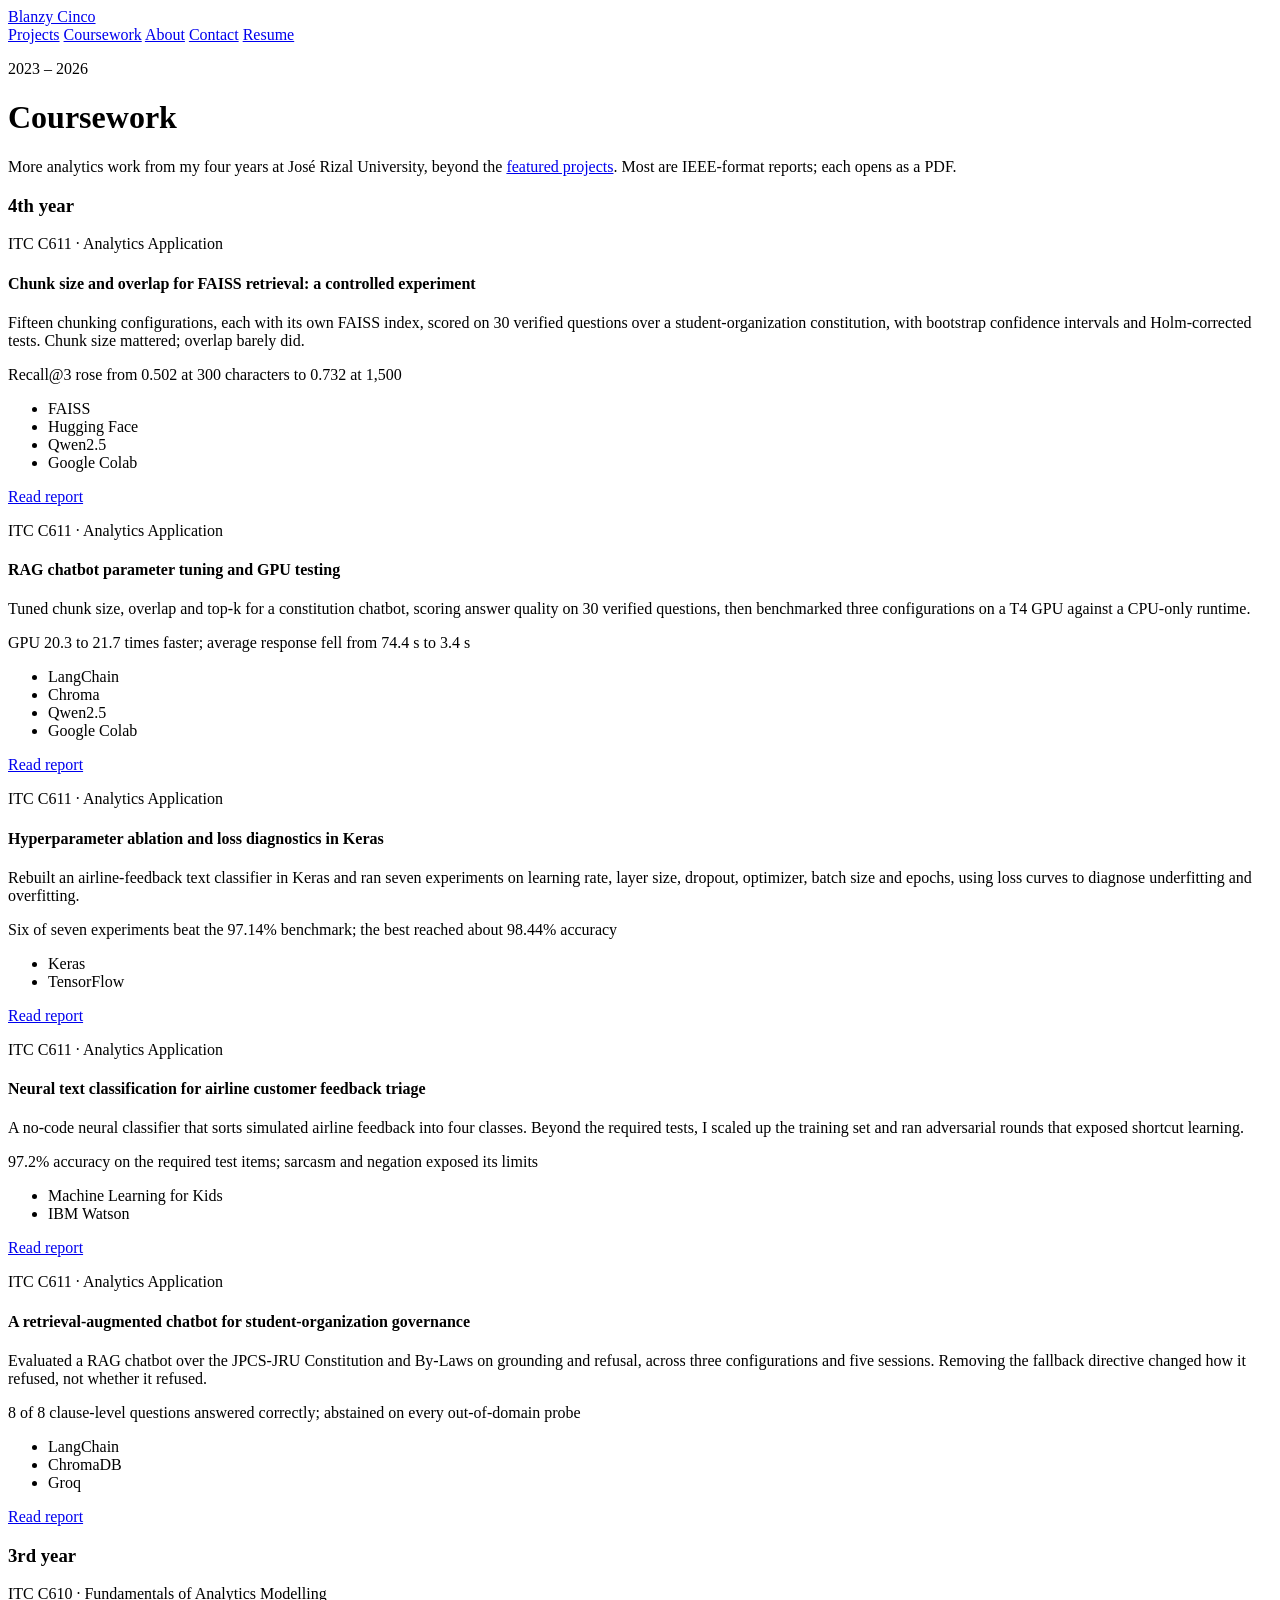
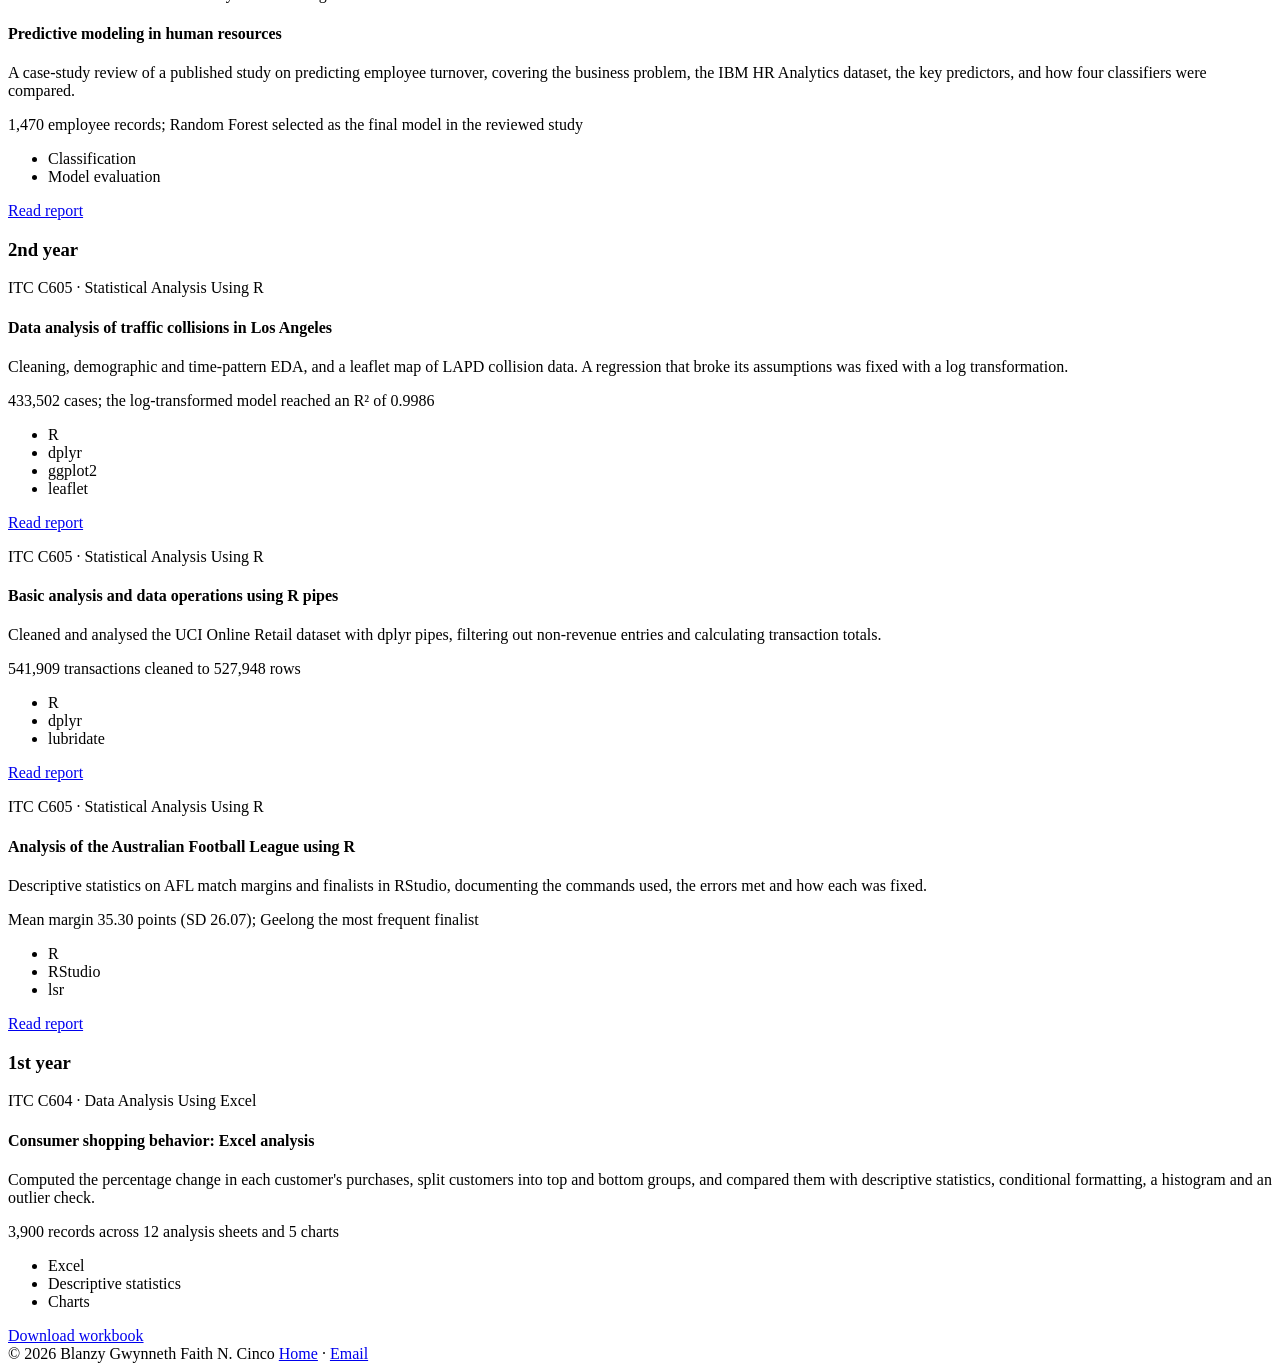
==== coursework.html @ b0425c88 "Add portfolio site v1.0.0 Landing page with 7 featured projects, coursework page, public resume and" ====
<!DOCTYPE html>
<html lang="en">
<head>
  <meta charset="utf-8">
  <meta name="viewport" content="width=device-width, initial-scale=1">
  <title>Coursework | Blanzy Cinco</title>
  <meta name="description" content="Analytics coursework by Blanzy Cinco, BSIT Business Analytics, José Rizal University, grouped by year.">
  <link rel="preconnect" href="https://fonts.googleapis.com">
  <link rel="preconnect" href="https://fonts.gstatic.com" crossorigin>
  <link href="https://fonts.googleapis.com/css2?family=Inter:wght@400;500;600;700&display=swap" rel="stylesheet">
  <link rel="stylesheet" href="assets/style.css">
</head>
<body>

<nav class="nav">
  <div class="wrap">
    <a class="brand" href="index.html">Blanzy Cinco</a>
    <div class="nav-links">
      <a href="index.html#projects" class="keep">Projects</a>
      <a href="coursework.html" class="active">Coursework</a>
      <a href="index.html#about">About</a>
      <a href="index.html#contact">Contact</a>
      <a class="btn small" href="files/Blanzy_Cinco_Resume.pdf" target="_blank" rel="noopener">Resume</a>
    </div>
  </div>
</nav>

<header class="page-head">
  <div class="wrap">
    <p class="eyebrow">2023 &ndash; 2026</p>
    <h1>Coursework</h1>
    <p>More analytics work from my four years at José Rizal University, beyond the <a href="index.html#projects">featured projects</a>. Most are IEEE-format reports; each opens as a PDF.</p>
  </div>
</header>

<main>
<section>
  <div class="wrap">

    <div class="year">
      <h3>4th year</h3>
      <div class="cards">
        <article class="card">
          <p class="tag">ITC C611 · Analytics Application</p>
          <h4>Chunk size and overlap for FAISS retrieval: a controlled experiment</h4>
          <p>Fifteen chunking configurations, each with its own FAISS index, scored on 30 verified questions over a student-organization constitution, with bootstrap confidence intervals and Holm-corrected tests. Chunk size mattered; overlap barely did.</p>
          <p class="key">Recall@3 rose from 0.502 at 300 characters to 0.732 at 1,500</p>
          <ul class="chips"><li>FAISS</li><li>Hugging Face</li><li>Qwen2.5</li><li>Google Colab</li></ul>
          <div class="links"><a class="btn ghost small" href="files/C611_Chunk_Size_Experiment_Report.pdf" target="_blank" rel="noopener">Read report</a></div>
        </article>
        <article class="card">
          <p class="tag">ITC C611 · Analytics Application</p>
          <h4>RAG chatbot parameter tuning and GPU testing</h4>
          <p>Tuned chunk size, overlap and top-k for a constitution chatbot, scoring answer quality on 30 verified questions, then benchmarked three configurations on a T4 GPU against a CPU-only runtime.</p>
          <p class="key">GPU 20.3 to 21.7 times faster; average response fell from 74.4 s to 3.4 s</p>
          <ul class="chips"><li>LangChain</li><li>Chroma</li><li>Qwen2.5</li><li>Google Colab</li></ul>
          <div class="links"><a class="btn ghost small" href="files/C611_RAG_Tuning_GPU_Testing_Report.pdf" target="_blank" rel="noopener">Read report</a></div>
        </article>
        <article class="card">
          <p class="tag">ITC C611 · Analytics Application</p>
          <h4>Hyperparameter ablation and loss diagnostics in Keras</h4>
          <p>Rebuilt an airline-feedback text classifier in Keras and ran seven experiments on learning rate, layer size, dropout, optimizer, batch size and epochs, using loss curves to diagnose underfitting and overfitting.</p>
          <p class="key">Six of seven experiments beat the 97.14% benchmark; the best reached about 98.44% accuracy</p>
          <ul class="chips"><li>Keras</li><li>TensorFlow</li></ul>
          <div class="links"><a class="btn ghost small" href="files/C611_PT-P2_Keras_Hyperparameter_Ablation_Report.pdf" target="_blank" rel="noopener">Read report</a></div>
        </article>
        <article class="card">
          <p class="tag">ITC C611 · Analytics Application</p>
          <h4>Neural text classification for airline customer feedback triage</h4>
          <p>A no-code neural classifier that sorts simulated airline feedback into four classes. Beyond the required tests, I scaled up the training set and ran adversarial rounds that exposed shortcut learning.</p>
          <p class="key">97.2% accuracy on the required test items; sarcasm and negation exposed its limits</p>
          <ul class="chips"><li>Machine Learning for Kids</li><li>IBM Watson</li></ul>
          <div class="links"><a class="btn ghost small" href="files/C611_PT-P1_Neural_Text_Classification_Report.pdf" target="_blank" rel="noopener">Read report</a></div>
        </article>
        <article class="card">
          <p class="tag">ITC C611 · Analytics Application</p>
          <h4>A retrieval-augmented chatbot for student-organization governance</h4>
          <p>Evaluated a RAG chatbot over the JPCS-JRU Constitution and By-Laws on grounding and refusal, across three configurations and five sessions. Removing the fallback directive changed how it refused, not whether it refused.</p>
          <p class="key">8 of 8 clause-level questions answered correctly; abstained on every out-of-domain probe</p>
          <ul class="chips"><li>LangChain</li><li>ChromaDB</li><li>Groq</li></ul>
          <div class="links"><a class="btn ghost small" href="files/C611_PT-M1_Governance_Chatbot_Report.pdf" target="_blank" rel="noopener">Read report</a></div>
        </article>
      </div>
    </div>

    <div class="year">
      <h3>3rd year</h3>
      <div class="cards">
        <article class="card">
          <p class="tag">ITC C610 · Fundamentals of Analytics Modelling</p>
          <h4>Predictive modeling in human resources</h4>
          <p>A case-study review of a published study on predicting employee turnover, covering the business problem, the IBM HR Analytics dataset, the key predictors, and how four classifiers were compared.</p>
          <p class="key">1,470 employee records; Random Forest selected as the final model in the reviewed study</p>
          <ul class="chips"><li>Classification</li><li>Model evaluation</li></ul>
          <div class="links"><a class="btn ghost small" href="files/C610_HR_Predictive_Modeling_Report.pdf" target="_blank" rel="noopener">Read report</a></div>
        </article>
      </div>
    </div>

    <div class="year">
      <h3>2nd year</h3>
      <div class="cards">
        <article class="card">
          <p class="tag">ITC C605 · Statistical Analysis Using R</p>
          <h4>Data analysis of traffic collisions in Los Angeles</h4>
          <p>Cleaning, demographic and time-pattern EDA, and a leaflet map of LAPD collision data. A regression that broke its assumptions was fixed with a log transformation.</p>
          <p class="key">433,502 cases; the log-transformed model reached an R&sup2; of 0.9986</p>
          <ul class="chips"><li>R</li><li>dplyr</li><li>ggplot2</li><li>leaflet</li></ul>
          <div class="links"><a class="btn ghost small" href="files/C605_LA_Traffic_Collisions_Report.pdf" target="_blank" rel="noopener">Read report</a></div>
        </article>
        <article class="card">
          <p class="tag">ITC C605 · Statistical Analysis Using R</p>
          <h4>Basic analysis and data operations using R pipes</h4>
          <p>Cleaned and analysed the UCI Online Retail dataset with dplyr pipes, filtering out non-revenue entries and calculating transaction totals.</p>
          <p class="key">541,909 transactions cleaned to 527,948 rows</p>
          <ul class="chips"><li>R</li><li>dplyr</li><li>lubridate</li></ul>
          <div class="links"><a class="btn ghost small" href="files/C605_R_Pipes_Data_Operations_Report.pdf" target="_blank" rel="noopener">Read report</a></div>
        </article>
        <article class="card">
          <p class="tag">ITC C605 · Statistical Analysis Using R</p>
          <h4>Analysis of the Australian Football League using R</h4>
          <p>Descriptive statistics on AFL match margins and finalists in RStudio, documenting the commands used, the errors met and how each was fixed.</p>
          <p class="key">Mean margin 35.30 points (SD 26.07); Geelong the most frequent finalist</p>
          <ul class="chips"><li>R</li><li>RStudio</li><li>lsr</li></ul>
          <div class="links"><a class="btn ghost small" href="files/C605_AFL_Analysis_Report.pdf" target="_blank" rel="noopener">Read report</a></div>
        </article>
      </div>
    </div>

    <div class="year">
      <h3>1st year</h3>
      <div class="cards">
        <article class="card">
          <p class="tag">ITC C604 · Data Analysis Using Excel</p>
          <h4>Consumer shopping behavior: Excel analysis</h4>
          <p>Computed the percentage change in each customer's purchases, split customers into top and bottom groups, and compared them with descriptive statistics, conditional formatting, a histogram and an outlier check.</p>
          <p class="key">3,900 records across 12 analysis sheets and 5 charts</p>
          <ul class="chips"><li>Excel</li><li>Descriptive statistics</li><li>Charts</li></ul>
          <div class="links"><a class="btn ghost small" href="files/C604_Consumer_Shopping_Excel_Analysis.xlsm">Download workbook</a></div>
        </article>
      </div>
    </div>

  </div>
</section>
</main>

<footer>
  <div class="wrap">
    <span>&copy; 2026 Blanzy Gwynneth Faith N. Cinco</span>
    <span><a href="index.html">Home</a> &middot; <a href="mailto:blanzycinco@gmail.com">Email</a></span>
  </div>
</footer>

</body>
</html>
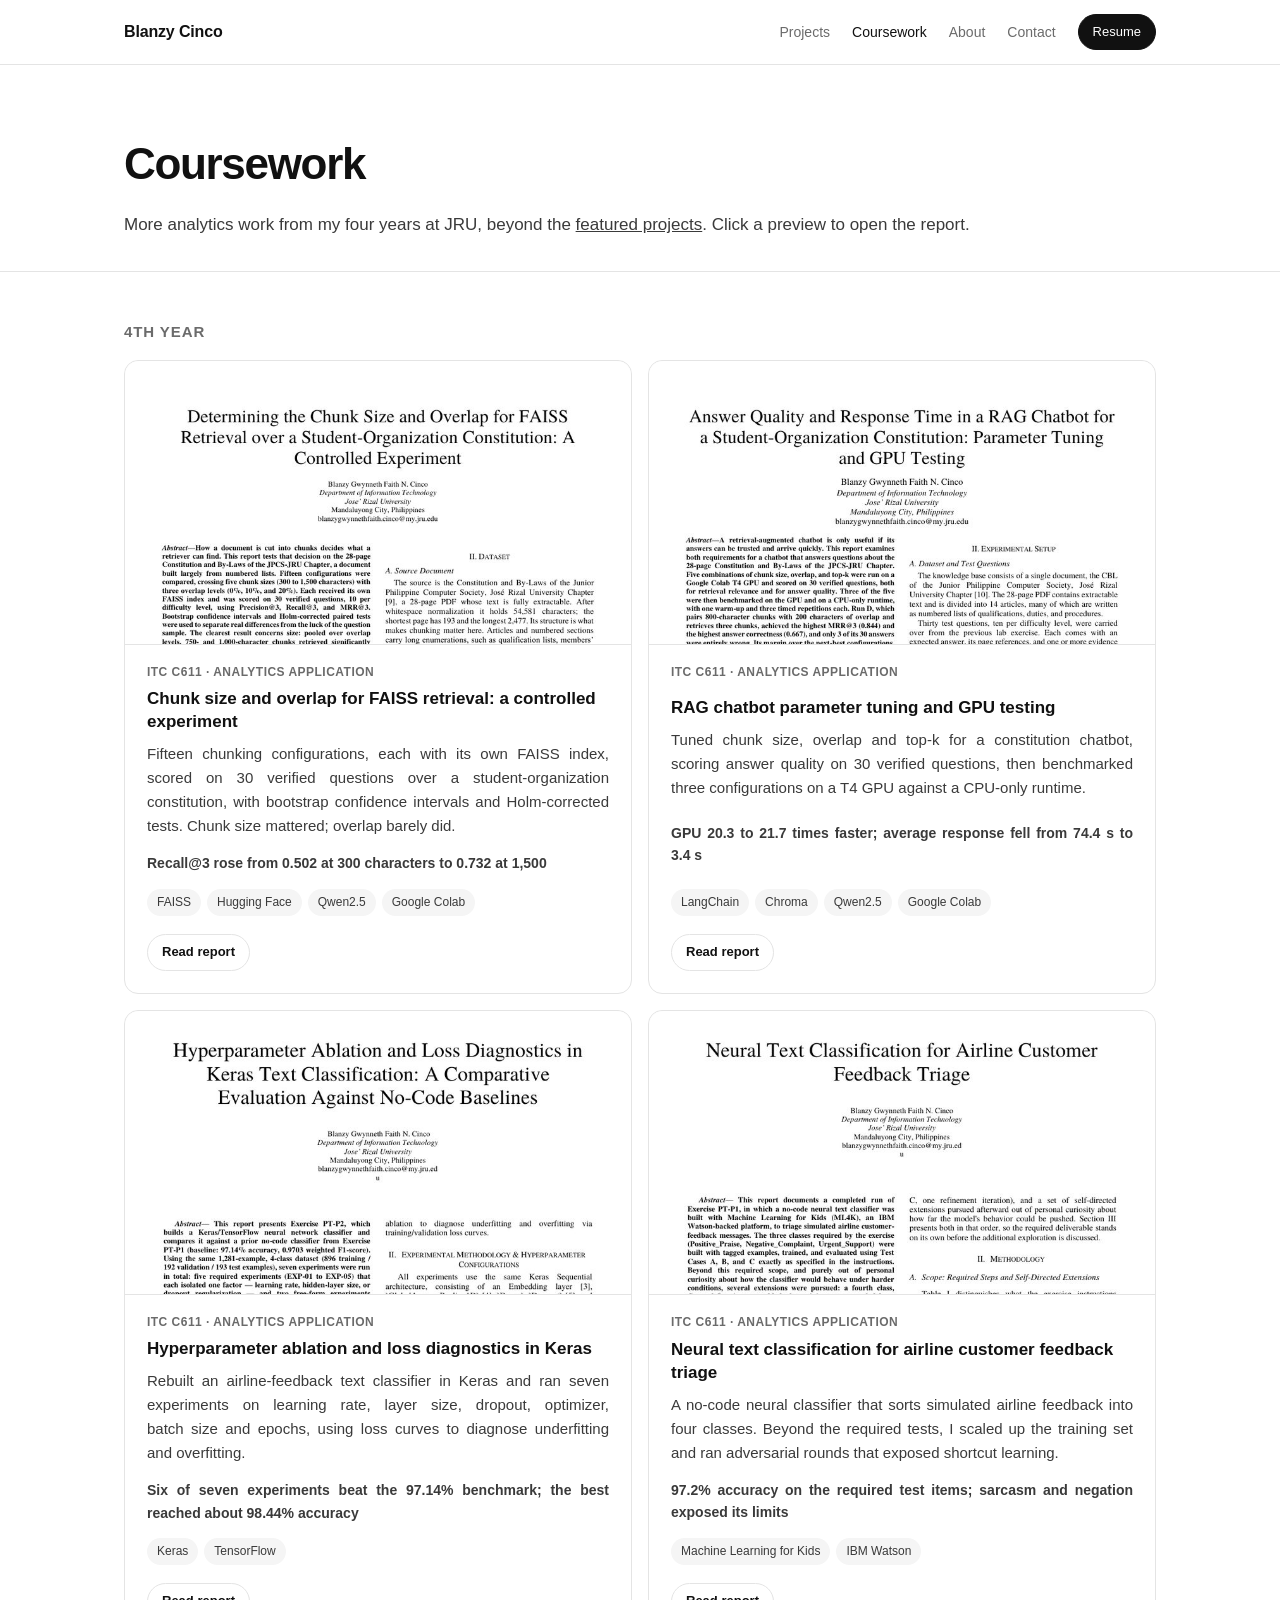
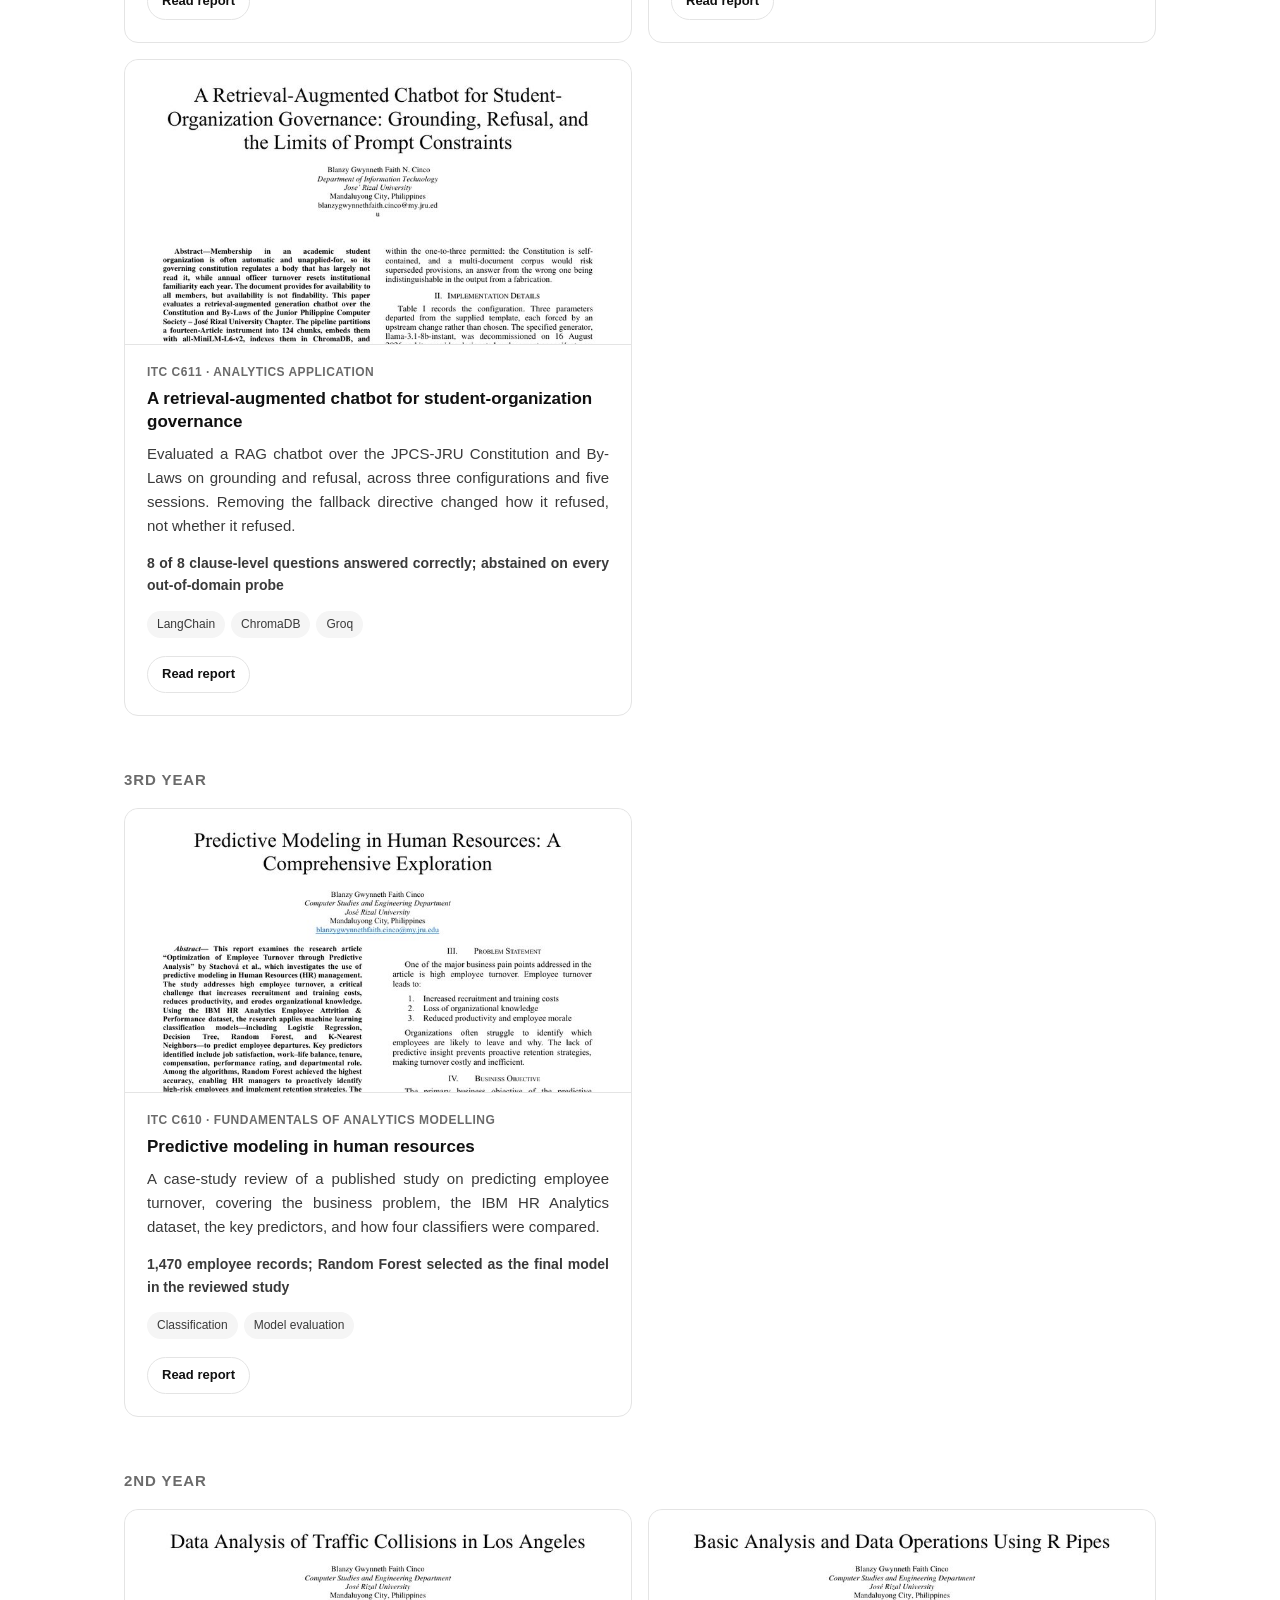
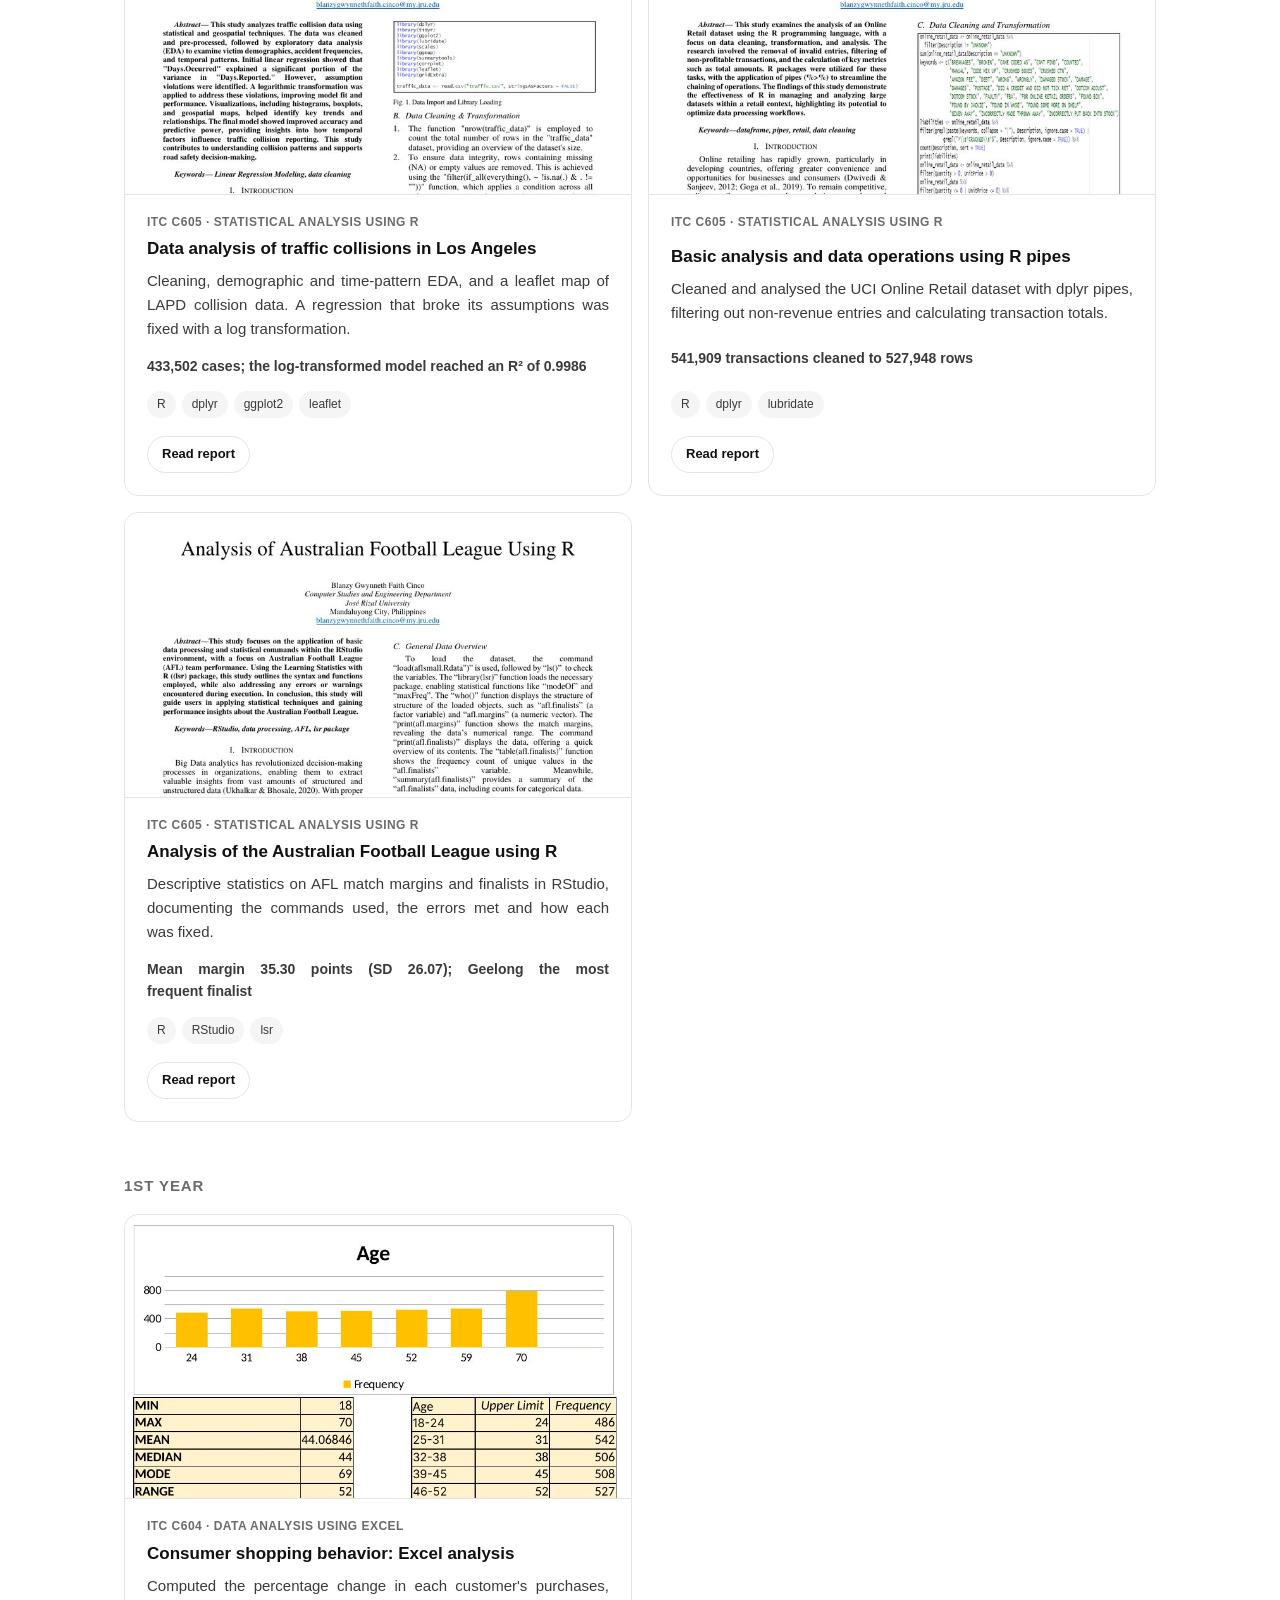
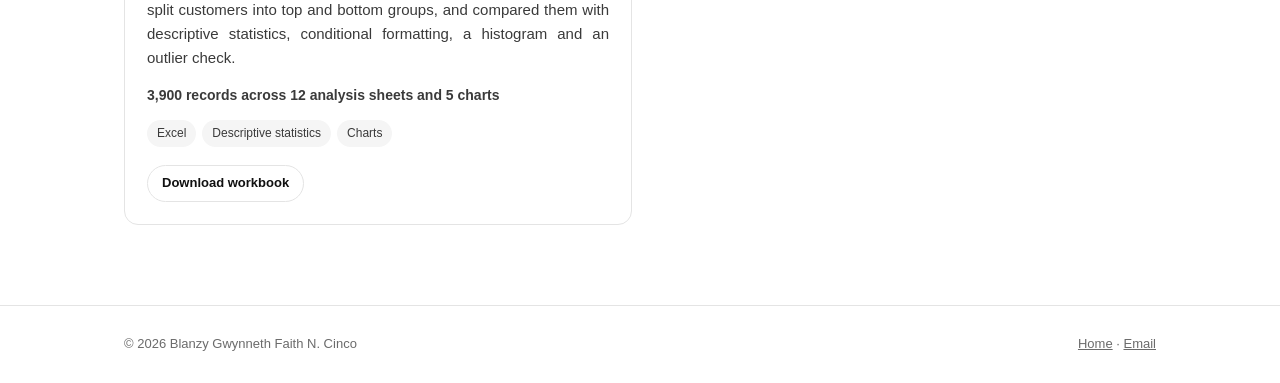
==== commit 325f648d: "Update portfolio site to v1.2.0 Remove coursework filter, fix dangling intro lines, blur names in da" ====
--- a/coursework.html
+++ b/coursework.html
@@ -27,20 +27,20 @@
 
 <header class="page-head">
   <div class="wrap">
-    <p class="eyebrow">2023 &ndash; 2026</p>
     <h1>Coursework</h1>
-    <p>More analytics work from my four years at José Rizal University, beyond the <a href="index.html#projects">featured projects</a>. Most are IEEE-format reports; each opens as a PDF.</p>
+    <p>More analytics work from my four years at JRU, beyond the <a href="index.html#projects">featured projects</a>. Click a preview to open the report.</p>
   </div>
 </header>
 
 <main>
-<section>
+<section class="coursework-list">
   <div class="wrap">
 
-    <div class="year">
+    <div class="year" data-year="4">
       <h3>4th year</h3>
       <div class="cards">
         <article class="card">
+          <a class="thumb" href="files/C611_Chunk_Size_Experiment_Report.pdf" target="_blank" rel="noopener"><img src="assets/cw_C611_Chunk_Size_Experiment_Report.jpg" alt="Preview: Chunk size and overlap for FAISS retrieval: a controlled experiment" loading="lazy"></a>
           <p class="tag">ITC C611 · Analytics Application</p>
           <h4>Chunk size and overlap for FAISS retrieval: a controlled experiment</h4>
           <p>Fifteen chunking configurations, each with its own FAISS index, scored on 30 verified questions over a student-organization constitution, with bootstrap confidence intervals and Holm-corrected tests. Chunk size mattered; overlap barely did.</p>
@@ -49,6 +49,7 @@
           <div class="links"><a class="btn ghost small" href="files/C611_Chunk_Size_Experiment_Report.pdf" target="_blank" rel="noopener">Read report</a></div>
         </article>
         <article class="card">
+          <a class="thumb" href="files/C611_RAG_Tuning_GPU_Testing_Report.pdf" target="_blank" rel="noopener"><img src="assets/cw_C611_RAG_Tuning_GPU_Testing_Report.jpg" alt="Preview: RAG chatbot parameter tuning and GPU testing" loading="lazy"></a>
           <p class="tag">ITC C611 · Analytics Application</p>
           <h4>RAG chatbot parameter tuning and GPU testing</h4>
           <p>Tuned chunk size, overlap and top-k for a constitution chatbot, scoring answer quality on 30 verified questions, then benchmarked three configurations on a T4 GPU against a CPU-only runtime.</p>
@@ -57,6 +58,7 @@
           <div class="links"><a class="btn ghost small" href="files/C611_RAG_Tuning_GPU_Testing_Report.pdf" target="_blank" rel="noopener">Read report</a></div>
         </article>
         <article class="card">
+          <a class="thumb" href="files/C611_PT-P2_Keras_Hyperparameter_Ablation_Report.pdf" target="_blank" rel="noopener"><img src="assets/cw_C611_PT-P2_Keras_Hyperparameter_Ablation_Report.jpg" alt="Preview: Hyperparameter ablation and loss diagnostics in Keras" loading="lazy"></a>
           <p class="tag">ITC C611 · Analytics Application</p>
           <h4>Hyperparameter ablation and loss diagnostics in Keras</h4>
           <p>Rebuilt an airline-feedback text classifier in Keras and ran seven experiments on learning rate, layer size, dropout, optimizer, batch size and epochs, using loss curves to diagnose underfitting and overfitting.</p>
@@ -65,6 +67,7 @@
           <div class="links"><a class="btn ghost small" href="files/C611_PT-P2_Keras_Hyperparameter_Ablation_Report.pdf" target="_blank" rel="noopener">Read report</a></div>
         </article>
         <article class="card">
+          <a class="thumb" href="files/C611_PT-P1_Neural_Text_Classification_Report.pdf" target="_blank" rel="noopener"><img src="assets/cw_C611_PT-P1_Neural_Text_Classification_Report.jpg" alt="Preview: Neural text classification for airline customer feedback triage" loading="lazy"></a>
           <p class="tag">ITC C611 · Analytics Application</p>
           <h4>Neural text classification for airline customer feedback triage</h4>
           <p>A no-code neural classifier that sorts simulated airline feedback into four classes. Beyond the required tests, I scaled up the training set and ran adversarial rounds that exposed shortcut learning.</p>
@@ -73,6 +76,7 @@
           <div class="links"><a class="btn ghost small" href="files/C611_PT-P1_Neural_Text_Classification_Report.pdf" target="_blank" rel="noopener">Read report</a></div>
         </article>
         <article class="card">
+          <a class="thumb" href="files/C611_PT-M1_Governance_Chatbot_Report.pdf" target="_blank" rel="noopener"><img src="assets/cw_C611_PT-M1_Governance_Chatbot_Report.jpg" alt="Preview: A retrieval-augmented chatbot for student-organization governance" loading="lazy"></a>
           <p class="tag">ITC C611 · Analytics Application</p>
           <h4>A retrieval-augmented chatbot for student-organization governance</h4>
           <p>Evaluated a RAG chatbot over the JPCS-JRU Constitution and By-Laws on grounding and refusal, across three configurations and five sessions. Removing the fallback directive changed how it refused, not whether it refused.</p>
@@ -83,10 +87,11 @@
       </div>
     </div>
 
-    <div class="year">
+    <div class="year" data-year="3">
       <h3>3rd year</h3>
       <div class="cards">
         <article class="card">
+          <a class="thumb" href="files/C610_HR_Predictive_Modeling_Report.pdf" target="_blank" rel="noopener"><img src="assets/cw_C610_HR_Predictive_Modeling_Report.jpg" alt="Preview: Predictive modeling in human resources" loading="lazy"></a>
           <p class="tag">ITC C610 · Fundamentals of Analytics Modelling</p>
           <h4>Predictive modeling in human resources</h4>
           <p>A case-study review of a published study on predicting employee turnover, covering the business problem, the IBM HR Analytics dataset, the key predictors, and how four classifiers were compared.</p>
@@ -97,10 +102,11 @@
       </div>
     </div>
 
-    <div class="year">
+    <div class="year" data-year="2">
       <h3>2nd year</h3>
       <div class="cards">
         <article class="card">
+          <a class="thumb" href="files/C605_LA_Traffic_Collisions_Report.pdf" target="_blank" rel="noopener"><img src="assets/cw_C605_LA_Traffic_Collisions_Report.jpg" alt="Preview: Data analysis of traffic collisions in Los Angeles" loading="lazy"></a>
           <p class="tag">ITC C605 · Statistical Analysis Using R</p>
           <h4>Data analysis of traffic collisions in Los Angeles</h4>
           <p>Cleaning, demographic and time-pattern EDA, and a leaflet map of LAPD collision data. A regression that broke its assumptions was fixed with a log transformation.</p>
@@ -109,6 +115,7 @@
           <div class="links"><a class="btn ghost small" href="files/C605_LA_Traffic_Collisions_Report.pdf" target="_blank" rel="noopener">Read report</a></div>
         </article>
         <article class="card">
+          <a class="thumb" href="files/C605_R_Pipes_Data_Operations_Report.pdf" target="_blank" rel="noopener"><img src="assets/cw_C605_R_Pipes_Data_Operations_Report.jpg" alt="Preview: Basic analysis and data operations using R pipes" loading="lazy"></a>
           <p class="tag">ITC C605 · Statistical Analysis Using R</p>
           <h4>Basic analysis and data operations using R pipes</h4>
           <p>Cleaned and analysed the UCI Online Retail dataset with dplyr pipes, filtering out non-revenue entries and calculating transaction totals.</p>
@@ -117,6 +124,7 @@
           <div class="links"><a class="btn ghost small" href="files/C605_R_Pipes_Data_Operations_Report.pdf" target="_blank" rel="noopener">Read report</a></div>
         </article>
         <article class="card">
+          <a class="thumb" href="files/C605_AFL_Analysis_Report.pdf" target="_blank" rel="noopener"><img src="assets/cw_C605_AFL_Analysis_Report.jpg" alt="Preview: Analysis of the Australian Football League using R" loading="lazy"></a>
           <p class="tag">ITC C605 · Statistical Analysis Using R</p>
           <h4>Analysis of the Australian Football League using R</h4>
           <p>Descriptive statistics on AFL match margins and finalists in RStudio, documenting the commands used, the errors met and how each was fixed.</p>
@@ -127,10 +135,11 @@
       </div>
     </div>
 
-    <div class="year">
+    <div class="year" data-year="1">
       <h3>1st year</h3>
       <div class="cards">
         <article class="card">
+          <a class="thumb" href="assets/cw_C604_Excel.jpg" target="_blank" rel="noopener"><img src="assets/cw_C604_Excel.jpg" alt="Preview: Consumer shopping behavior: Excel analysis" loading="lazy"></a>
           <p class="tag">ITC C604 · Data Analysis Using Excel</p>
           <h4>Consumer shopping behavior: Excel analysis</h4>
           <p>Computed the percentage change in each customer's purchases, split customers into top and bottom groups, and compared them with descriptive statistics, conditional formatting, a histogram and an outlier check.</p>
@@ -145,6 +154,7 @@
 </section>
 </main>
 
+
 <footer>
   <div class="wrap">
     <span>&copy; 2026 Blanzy Gwynneth Faith N. Cinco</span>
--- a/assets/style.css
+++ b/assets/style.css
@@ -0,0 +1,226 @@
+/* Blanzy Cinco portfolio: clean white, gray and black */
+:root {
+  --ink: #111111;
+  --ink-2: #3a3a3a;
+  --muted: #6b6b6b;
+  --line: #e4e4e4;
+  --soft: #f5f5f5;
+  --white: #ffffff;
+  --radius: 14px;
+  --max: 1080px;
+}
+
+* { box-sizing: border-box; }
+html { scroll-behavior: smooth; }
+body {
+  margin: 0;
+  font-family: "Inter", -apple-system, BlinkMacSystemFont, "Segoe UI", Roboto, Helvetica, Arial, sans-serif;
+  color: var(--ink);
+  background: var(--white);
+  line-height: 1.6;
+  -webkit-font-smoothing: antialiased;
+}
+a { color: inherit; }
+img { max-width: 100%; display: block; }
+
+.wrap { max-width: var(--max); margin: 0 auto; padding: 0 24px; }
+
+/* Navigation */
+.nav {
+  position: sticky; top: 0; z-index: 10;
+  background: rgba(255, 255, 255, 0.92);
+  backdrop-filter: blur(8px);
+  border-bottom: 1px solid var(--line);
+}
+.nav .wrap { display: flex; align-items: center; justify-content: space-between; height: 64px; }
+.brand { font-weight: 700; letter-spacing: -0.01em; text-decoration: none; }
+.nav-links { display: flex; gap: 22px; align-items: center; }
+.nav-links a { text-decoration: none; color: var(--muted); font-size: 14px; font-weight: 500; }
+.nav-links a:hover, .nav-links a.active { color: var(--ink); }
+.nav-links .btn { color: var(--white); }
+
+/* Buttons */
+.btn {
+  display: inline-flex; align-items: center; gap: 8px;
+  padding: 10px 18px; border-radius: 999px;
+  font-size: 14px; font-weight: 600; text-decoration: none;
+  background: var(--ink); color: var(--white); border: 1px solid var(--ink);
+  transition: transform .15s ease, background .15s ease;
+}
+.btn:hover { transform: translateY(-1px); background: #000; }
+.btn.ghost { background: transparent; color: var(--ink); border-color: var(--line); }
+.btn.ghost:hover { border-color: var(--ink); background: transparent; }
+.btn.small { padding: 7px 14px; font-size: 13px; }
+
+/* Hero */
+.hero { padding: 88px 0 72px; border-bottom: 1px solid var(--line); }
+.hero .wrap { display: grid; grid-template-columns: minmax(0, 1fr) 220px; gap: 48px; align-items: center; }
+.eyebrow { font-size: 13px; font-weight: 600; letter-spacing: .08em; text-transform: uppercase; color: var(--muted); margin: 0 0 14px; }
+.hero h1 { font-size: clamp(28px, 3.3vw, 40px); line-height: 1.1; letter-spacing: -0.03em; margin: 0 0 18px; white-space: nowrap; }
+.hero .lead { font-size: 18px; color: var(--ink-2); max-width: 600px; margin: 0 0 28px; }
+.hero .actions { display: flex; flex-wrap: wrap; gap: 10px; }
+.status {
+  display: inline-flex; align-items: center; gap: 8px; margin-top: 26px;
+  font-size: 13px; color: var(--muted);
+}
+.status::before { content: ""; width: 8px; height: 8px; border-radius: 50%; background: var(--ink); }
+.photo {
+  width: 220px; height: 220px; border-radius: 50%; object-fit: cover;
+  border: 1px solid var(--line); filter: grayscale(8%);
+}
+
+/* Sections */
+section { padding: 80px 0; border-bottom: 1px solid var(--line); }
+section:last-of-type { border-bottom: none; }
+.section-head { display: flex; align-items: end; justify-content: space-between; gap: 24px; margin-bottom: 36px; flex-wrap: wrap; }
+.section-head h2 { font-size: 30px; letter-spacing: -0.02em; margin: 0; }
+.section-head p { margin: 6px 0 0; color: var(--muted); }
+
+/* Project cards */
+.projects { display: grid; gap: 20px; }
+.project {
+  border: 1px solid var(--line); border-radius: var(--radius); padding: 28px;
+  display: grid; grid-template-columns: 1fr 240px; gap: 32px; background: var(--white);
+  transition: border-color .15s ease, box-shadow .15s ease;
+}
+.project:hover { border-color: #cfcfcf; box-shadow: 0 6px 24px rgba(0, 0, 0, .05); }
+.project .tag { font-size: 12px; font-weight: 600; color: var(--muted); letter-spacing: .04em; text-transform: uppercase; margin: 0 0 8px; }
+.project h3 { font-size: 21px; line-height: 1.3; letter-spacing: -0.01em; margin: 0 0 10px; }
+.project p { margin: 0 0 14px; color: var(--ink-2); }
+.project .role { font-size: 14px; color: var(--muted); margin: -4px 0 14px; }
+.project { grid-template-columns: minmax(0, 1fr) minmax(0, 400px); align-items: center; }
+.media {
+  display: block; border: 1px solid var(--line); border-radius: 12px; overflow: hidden;
+  background: var(--soft); aspect-ratio: 4 / 3; position: relative; text-decoration: none; color: inherit;
+}
+.media.navy { background: #0f2338; border-color: #0f2338; }
+.media img { width: 100%; height: 100%; object-fit: contain; transition: transform .25s ease; }
+.media.cover img { object-fit: cover; object-position: top center; }
+.media:hover img { transform: scale(1.03); }
+.media .cap {
+  position: absolute; left: 10px; bottom: 10px; font-size: 12px; font-weight: 600;
+  background: rgba(255,255,255,.92); border: 1px solid var(--line); border-radius: 999px; padding: 3px 10px; color: var(--ink-2);
+}
+.tile { display: flex; flex-direction: column; justify-content: center; align-items: center; text-align: center; gap: 8px; padding: 24px; }
+.tile.dark { background: var(--ink); color: var(--white); border-color: var(--ink); }
+.tile .big { font-size: 44px; font-weight: 700; letter-spacing: -0.03em; line-height: 1; }
+.tile .small { font-size: 13px; opacity: .7; }
+.tile .grid { display: grid; grid-template-columns: repeat(5, 34px); gap: 4px; margin-bottom: 8px; }
+.tile .grid span { height: 18px; border-radius: 3px; background: #dcdcdc; }
+.tile .grid span.on { background: var(--ink); }
+
+.stats { display: flex; flex-wrap: wrap; gap: 28px; margin: 4px 0 16px; padding: 14px 0 0; border-top: 1px solid var(--line); list-style: none; }
+.stats li { min-width: 0; max-width: 220px; }
+.stats .num { font-size: 22px; font-weight: 700; letter-spacing: -0.02em; line-height: 1.15; }
+.stats .lbl { font-size: 13px; color: var(--muted); line-height: 1.4; margin-top: 2px; }
+.thumbs { display: flex; gap: 8px; margin: 0 0 16px; }
+.thumbs a { flex: 1; border: 1px solid var(--line); border-radius: 8px; overflow: hidden; }
+.thumbs img { width: 100%; height: 64px; object-fit: cover; object-position: top left; }
+
+.chips { display: flex; flex-wrap: wrap; gap: 6px; margin: 0 0 18px; padding: 0; list-style: none; }
+.chips li { font-size: 12px; font-weight: 500; padding: 4px 10px; border-radius: 999px; background: var(--soft); color: var(--ink-2); }
+.links { display: flex; flex-wrap: wrap; gap: 8px; }
+.note { font-size: 13px; color: var(--muted); margin-top: 12px; }
+
+/* Dashboard gallery */
+.gallery { display: grid; grid-template-columns: repeat(2, 1fr); gap: 12px; margin: 4px 0 18px; }
+.gallery a { border: 1px solid var(--line); border-radius: 10px; overflow: hidden; }
+.gallery img { width: 100%; height: auto; transition: transform .2s ease; }
+.gallery a:hover img { transform: scale(1.02); }
+
+/* Two-column info blocks */
+.about-grid { display: grid; grid-template-columns: 1fr 1fr; gap: 48px; }
+.about-grid p { color: var(--ink-2); margin: 0 0 14px; }
+.facts { list-style: none; padding: 0; margin: 0; border-top: 1px solid var(--line); }
+.facts li { display: flex; justify-content: space-between; gap: 16px; padding: 12px 0; border-bottom: 1px solid var(--line); font-size: 15px; }
+.facts li span:first-child { color: var(--muted); }
+.facts li span:last-child { text-align: right; font-weight: 500; }
+
+/* Timeline */
+.timeline { list-style: none; margin: 0; padding: 0; }
+.timeline li { display: grid; grid-template-columns: 170px 1fr; gap: 24px; padding: 22px 0; border-top: 1px solid var(--line); }
+.timeline li:last-child { border-bottom: 1px solid var(--line); }
+.timeline .when { color: var(--muted); font-size: 14px; }
+.timeline h4 { margin: 0 0 4px; font-size: 17px; }
+.timeline .org { color: var(--muted); font-size: 14px; margin: 0 0 8px; }
+.timeline p { margin: 0; color: var(--ink-2); }
+
+/* Lists */
+.cols { display: grid; grid-template-columns: 1fr 1fr; gap: 48px; }
+.cols h3 { font-size: 15px; letter-spacing: .06em; text-transform: uppercase; color: var(--muted); margin: 0 0 14px; }
+.plain { list-style: none; margin: 0; padding: 0; }
+.plain li { padding: 12px 0; border-top: 1px solid var(--line); }
+.plain li:last-child { border-bottom: 1px solid var(--line); }
+.plain strong { display: block; font-weight: 600; }
+.plain span { color: var(--muted); font-size: 14px; }
+
+.skills { display: grid; grid-template-columns: repeat(4, 1fr); gap: 28px; }
+.skills h3 { font-size: 15px; margin: 0 0 12px; }
+
+/* Coursework page */
+.year { margin-bottom: 52px; }
+.year:last-child { margin-bottom: 0; }
+.year h3 { font-size: 15px; letter-spacing: .06em; text-transform: uppercase; color: var(--muted); margin: 0 0 16px; }
+.cards { display: grid; grid-template-columns: repeat(2, 1fr); gap: 16px; }
+.card { border: 1px solid var(--line); border-radius: var(--radius); padding: 22px; display: flex; flex-direction: column; }
+.card .tag { font-size: 12px; font-weight: 600; color: var(--muted); letter-spacing: .04em; text-transform: uppercase; margin: 0 0 6px; }
+.card h4 { margin: 0 0 8px; font-size: 17px; line-height: 1.35; }
+.card p { margin: 0 0 14px; color: var(--ink-2); font-size: 15px; flex-grow: 1; }
+.card .key { font-size: 14px; font-weight: 600; margin: 0 0 14px; }
+
+/* Contact */
+.contact { text-align: center; }
+.contact h2 { font-size: 34px; letter-spacing: -0.02em; margin: 0 0 12px; }
+.contact p { color: var(--muted); margin: 0 auto 26px; max-width: 520px; }
+.contact .actions { display: flex; justify-content: center; flex-wrap: wrap; gap: 10px; }
+
+footer { border-top: 1px solid var(--line); padding: 28px 0; color: var(--muted); font-size: 13px; }
+footer .wrap { display: flex; justify-content: space-between; flex-wrap: wrap; gap: 12px; }
+
+/* Page header (coursework) */
+.page-head { padding: 72px 0 40px; border-bottom: 1px solid var(--line); }
+.page-head h1 { font-size: clamp(30px, 4.5vw, 44px); letter-spacing: -0.03em; margin: 0 0 12px; }
+.page-head p { color: var(--ink-2); margin: 0; font-size: 17px; }
+
+/* Responsive */
+@media (max-width: 860px) {
+  .hero .wrap { grid-template-columns: 1fr; gap: 32px; }
+  .photo { width: 160px; height: 160px; order: -1; }
+  .hero h1 { white-space: normal; font-size: clamp(30px, 8vw, 40px); }
+  .project { grid-template-columns: 1fr; gap: 20px; }
+  .project .media { order: -1; }
+  .about-grid, .cols, .cards { grid-template-columns: 1fr; gap: 32px; }
+  .skills { grid-template-columns: 1fr 1fr; }
+  .timeline li { grid-template-columns: 1fr; gap: 4px; }
+  .nav-links a:not(.btn):not(.keep) { display: none; }
+}
+@media (max-width: 520px) {
+  .wrap { padding: 0 18px; }
+  section { padding: 60px 0; }
+  .skills { grid-template-columns: 1fr; }
+  .gallery { grid-template-columns: 1fr; }
+  .hero .lead, .section-head p, .project p, .card p, .about-grid p, .timeline p, .page-head p, .contact p { text-align: left; }
+}
+
+/* Justified paragraph text */
+.hero .lead, .section-head p, .project p, .card p, .about-grid p, .timeline p, .page-head p, .contact p {
+  text-align: justify; hyphens: auto; -webkit-hyphens: auto;
+}
+.project p.note, .project p.role { text-align: left; }
+
+/* Coursework card previews */
+.card .thumb {
+  display: block; margin: -22px -22px 18px; border-bottom: 1px solid var(--line);
+  border-radius: var(--radius) var(--radius) 0 0; overflow: hidden; background: var(--soft); aspect-ratio: 16 / 9;
+}
+.card .thumb img { width: 100%; height: 100%; object-fit: cover; object-position: top center; transition: transform .25s ease; }
+.card .thumb:hover img { transform: scale(1.03); }
+.card { overflow: hidden; }
+
+.page-head { padding: 64px 0 32px; }
+.coursework-list { padding-top: 48px; }
+.year[hidden] { display: none; }
+
+/* Avoid single dangling words at the end of paragraphs */
+p { text-wrap: pretty; }
+.section-head p, .page-head p { text-align: left; }
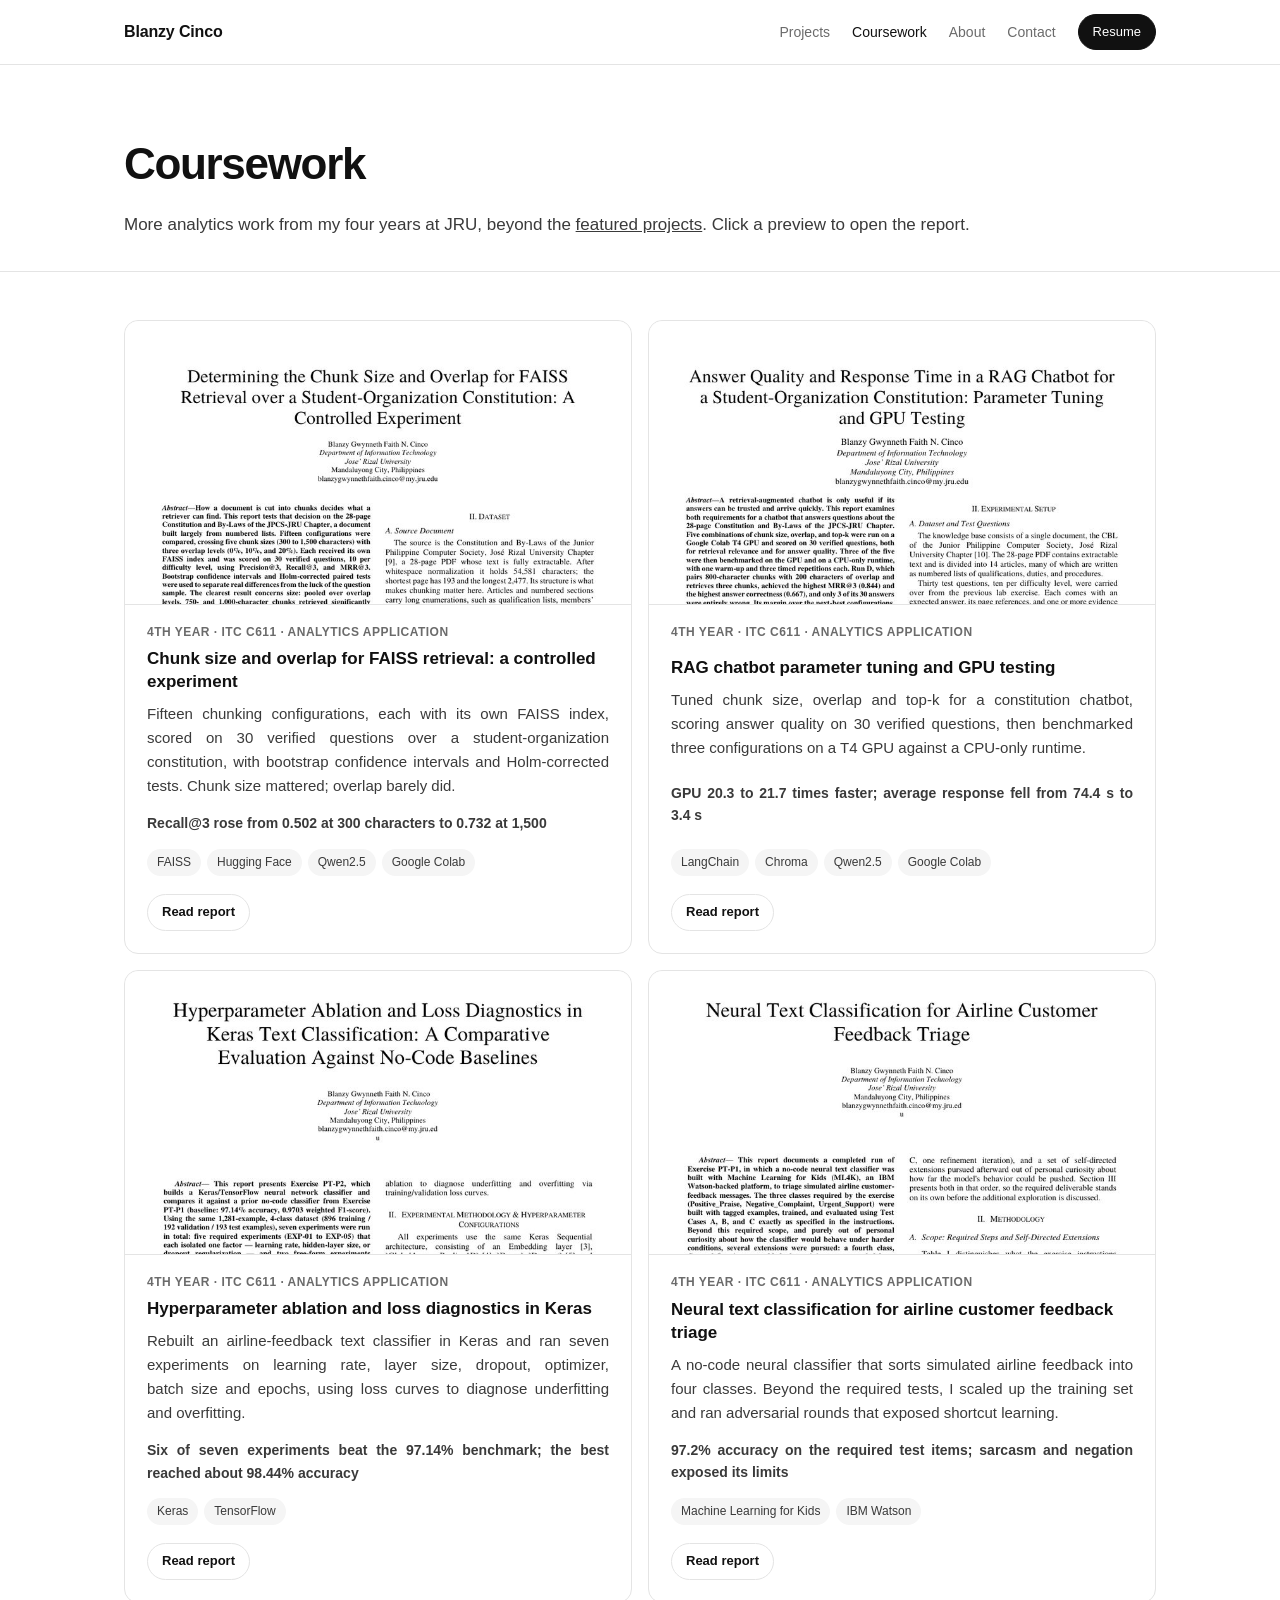
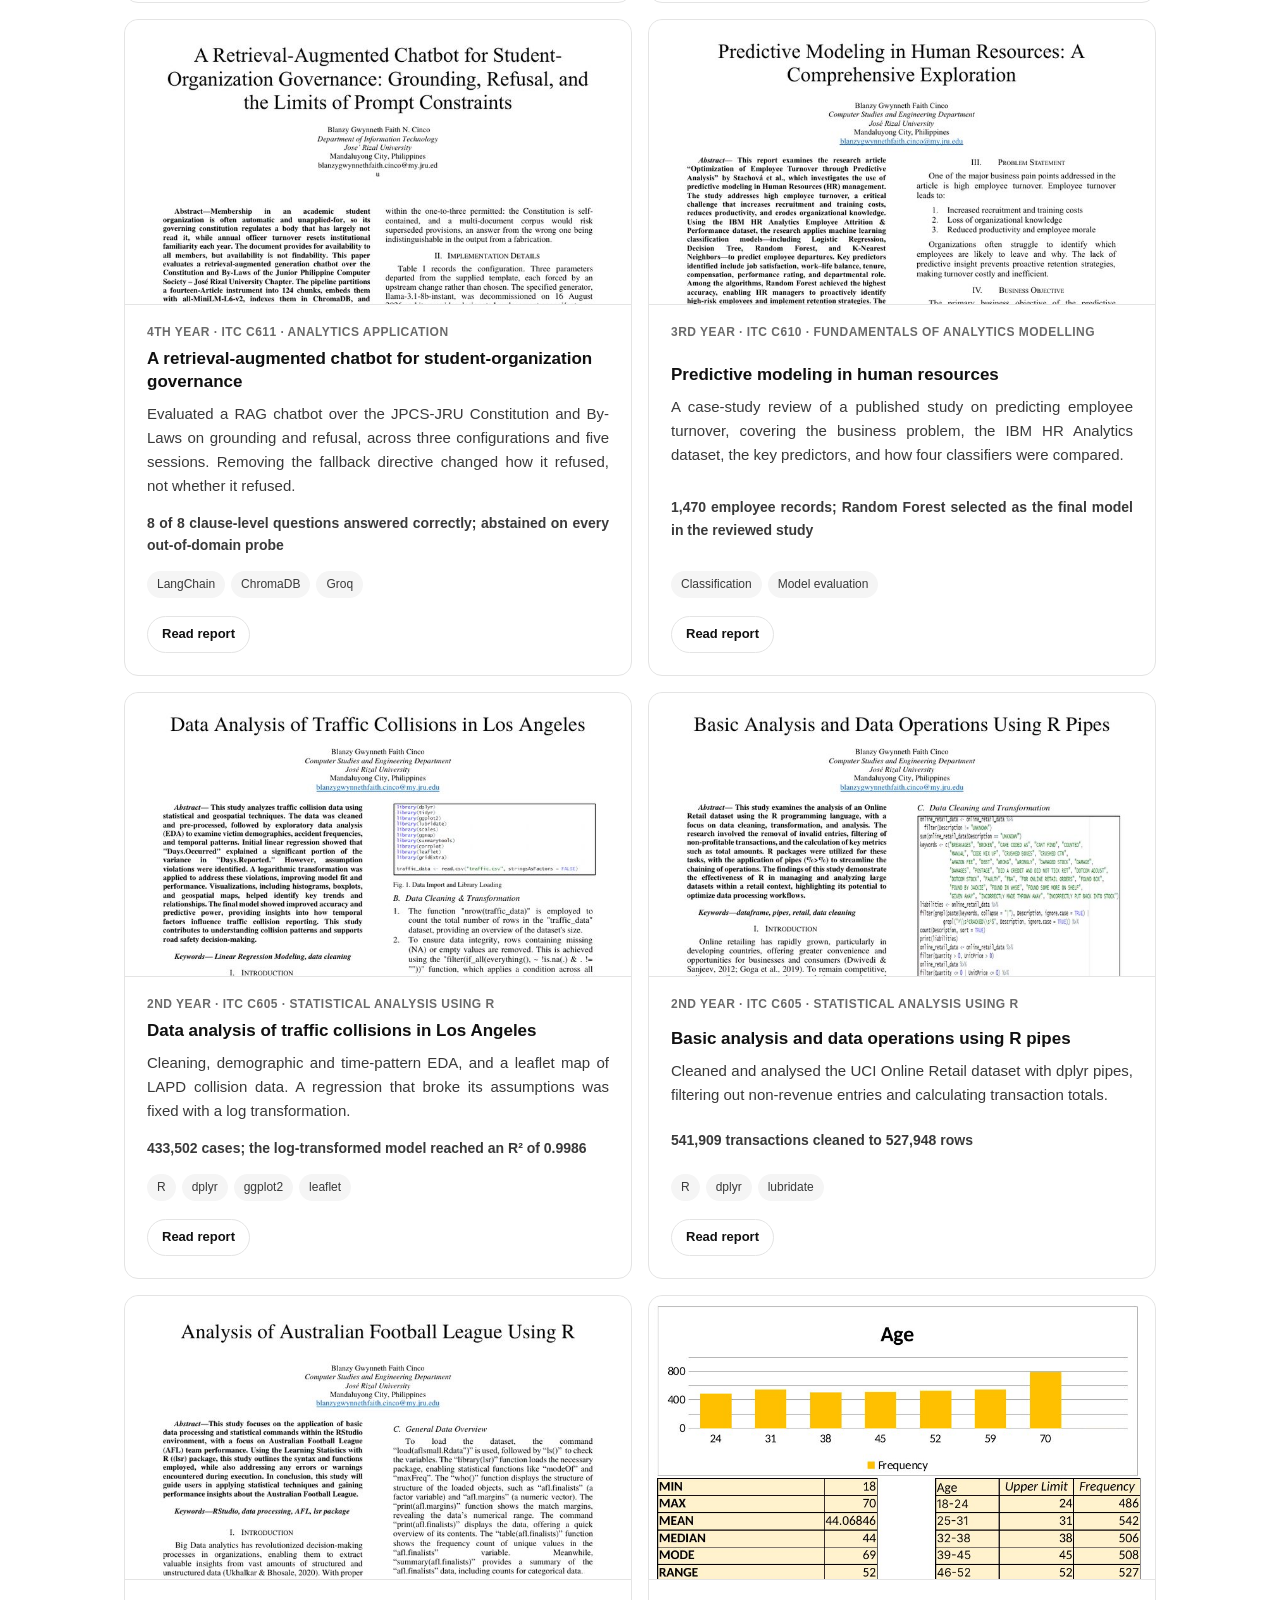
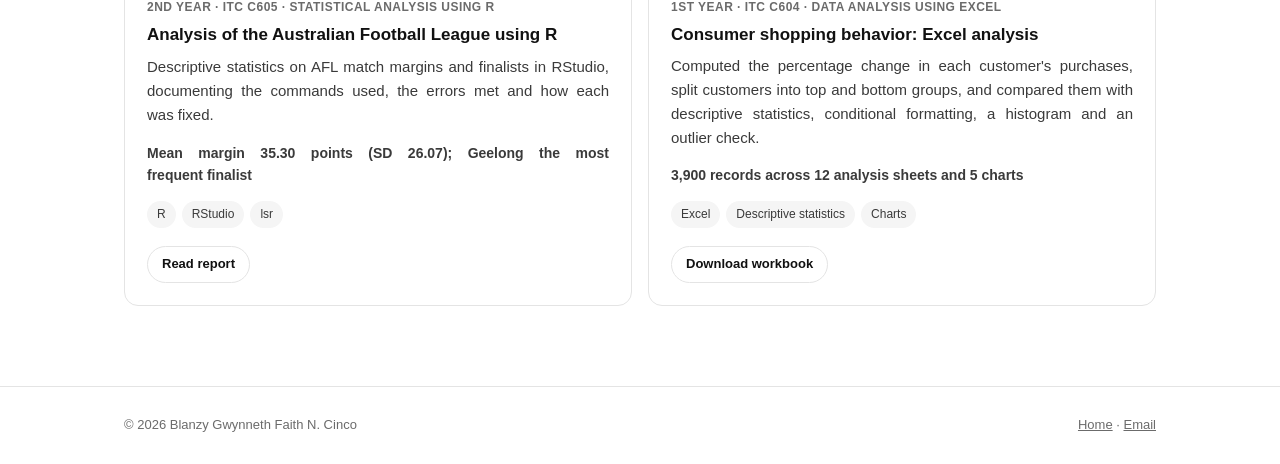
==== commit e4f33906: "Update portfolio site to v1.3.0 Show coursework in one grid with year level in each tag, replace res" ====
--- a/coursework.html
+++ b/coursework.html
@@ -36,12 +36,10 @@
 <section class="coursework-list">
   <div class="wrap">
 
-    <div class="year" data-year="4">
-      <h3>4th year</h3>
-      <div class="cards">
+    <div class="cards">
         <article class="card">
           <a class="thumb" href="files/C611_Chunk_Size_Experiment_Report.pdf" target="_blank" rel="noopener"><img src="assets/cw_C611_Chunk_Size_Experiment_Report.jpg" alt="Preview: Chunk size and overlap for FAISS retrieval: a controlled experiment" loading="lazy"></a>
-          <p class="tag">ITC C611 · Analytics Application</p>
+          <p class="tag">4th Year · ITC C611 · Analytics Application</p>
           <h4>Chunk size and overlap for FAISS retrieval: a controlled experiment</h4>
           <p>Fifteen chunking configurations, each with its own FAISS index, scored on 30 verified questions over a student-organization constitution, with bootstrap confidence intervals and Holm-corrected tests. Chunk size mattered; overlap barely did.</p>
           <p class="key">Recall@3 rose from 0.502 at 300 characters to 0.732 at 1,500</p>
@@ -50,7 +48,7 @@
         </article>
         <article class="card">
           <a class="thumb" href="files/C611_RAG_Tuning_GPU_Testing_Report.pdf" target="_blank" rel="noopener"><img src="assets/cw_C611_RAG_Tuning_GPU_Testing_Report.jpg" alt="Preview: RAG chatbot parameter tuning and GPU testing" loading="lazy"></a>
-          <p class="tag">ITC C611 · Analytics Application</p>
+          <p class="tag">4th Year · ITC C611 · Analytics Application</p>
           <h4>RAG chatbot parameter tuning and GPU testing</h4>
           <p>Tuned chunk size, overlap and top-k for a constitution chatbot, scoring answer quality on 30 verified questions, then benchmarked three configurations on a T4 GPU against a CPU-only runtime.</p>
           <p class="key">GPU 20.3 to 21.7 times faster; average response fell from 74.4 s to 3.4 s</p>
@@ -59,7 +57,7 @@
         </article>
         <article class="card">
           <a class="thumb" href="files/C611_PT-P2_Keras_Hyperparameter_Ablation_Report.pdf" target="_blank" rel="noopener"><img src="assets/cw_C611_PT-P2_Keras_Hyperparameter_Ablation_Report.jpg" alt="Preview: Hyperparameter ablation and loss diagnostics in Keras" loading="lazy"></a>
-          <p class="tag">ITC C611 · Analytics Application</p>
+          <p class="tag">4th Year · ITC C611 · Analytics Application</p>
           <h4>Hyperparameter ablation and loss diagnostics in Keras</h4>
           <p>Rebuilt an airline-feedback text classifier in Keras and ran seven experiments on learning rate, layer size, dropout, optimizer, batch size and epochs, using loss curves to diagnose underfitting and overfitting.</p>
           <p class="key">Six of seven experiments beat the 97.14% benchmark; the best reached about 98.44% accuracy</p>
@@ -68,7 +66,7 @@
         </article>
         <article class="card">
           <a class="thumb" href="files/C611_PT-P1_Neural_Text_Classification_Report.pdf" target="_blank" rel="noopener"><img src="assets/cw_C611_PT-P1_Neural_Text_Classification_Report.jpg" alt="Preview: Neural text classification for airline customer feedback triage" loading="lazy"></a>
-          <p class="tag">ITC C611 · Analytics Application</p>
+          <p class="tag">4th Year · ITC C611 · Analytics Application</p>
           <h4>Neural text classification for airline customer feedback triage</h4>
           <p>A no-code neural classifier that sorts simulated airline feedback into four classes. Beyond the required tests, I scaled up the training set and ran adversarial rounds that exposed shortcut learning.</p>
           <p class="key">97.2% accuracy on the required test items; sarcasm and negation exposed its limits</p>
@@ -77,37 +75,25 @@
         </article>
         <article class="card">
           <a class="thumb" href="files/C611_PT-M1_Governance_Chatbot_Report.pdf" target="_blank" rel="noopener"><img src="assets/cw_C611_PT-M1_Governance_Chatbot_Report.jpg" alt="Preview: A retrieval-augmented chatbot for student-organization governance" loading="lazy"></a>
-          <p class="tag">ITC C611 · Analytics Application</p>
+          <p class="tag">4th Year · ITC C611 · Analytics Application</p>
           <h4>A retrieval-augmented chatbot for student-organization governance</h4>
           <p>Evaluated a RAG chatbot over the JPCS-JRU Constitution and By-Laws on grounding and refusal, across three configurations and five sessions. Removing the fallback directive changed how it refused, not whether it refused.</p>
           <p class="key">8 of 8 clause-level questions answered correctly; abstained on every out-of-domain probe</p>
           <ul class="chips"><li>LangChain</li><li>ChromaDB</li><li>Groq</li></ul>
           <div class="links"><a class="btn ghost small" href="files/C611_PT-M1_Governance_Chatbot_Report.pdf" target="_blank" rel="noopener">Read report</a></div>
         </article>
-      </div>
-    </div>
-
-    <div class="year" data-year="3">
-      <h3>3rd year</h3>
-      <div class="cards">
         <article class="card">
           <a class="thumb" href="files/C610_HR_Predictive_Modeling_Report.pdf" target="_blank" rel="noopener"><img src="assets/cw_C610_HR_Predictive_Modeling_Report.jpg" alt="Preview: Predictive modeling in human resources" loading="lazy"></a>
-          <p class="tag">ITC C610 · Fundamentals of Analytics Modelling</p>
+          <p class="tag">3rd Year · ITC C610 · Fundamentals of Analytics Modelling</p>
           <h4>Predictive modeling in human resources</h4>
           <p>A case-study review of a published study on predicting employee turnover, covering the business problem, the IBM HR Analytics dataset, the key predictors, and how four classifiers were compared.</p>
           <p class="key">1,470 employee records; Random Forest selected as the final model in the reviewed study</p>
           <ul class="chips"><li>Classification</li><li>Model evaluation</li></ul>
           <div class="links"><a class="btn ghost small" href="files/C610_HR_Predictive_Modeling_Report.pdf" target="_blank" rel="noopener">Read report</a></div>
         </article>
-      </div>
-    </div>
-
-    <div class="year" data-year="2">
-      <h3>2nd year</h3>
-      <div class="cards">
         <article class="card">
           <a class="thumb" href="files/C605_LA_Traffic_Collisions_Report.pdf" target="_blank" rel="noopener"><img src="assets/cw_C605_LA_Traffic_Collisions_Report.jpg" alt="Preview: Data analysis of traffic collisions in Los Angeles" loading="lazy"></a>
-          <p class="tag">ITC C605 · Statistical Analysis Using R</p>
+          <p class="tag">2nd Year · ITC C605 · Statistical Analysis Using R</p>
           <h4>Data analysis of traffic collisions in Los Angeles</h4>
           <p>Cleaning, demographic and time-pattern EDA, and a leaflet map of LAPD collision data. A regression that broke its assumptions was fixed with a log transformation.</p>
           <p class="key">433,502 cases; the log-transformed model reached an R&sup2; of 0.9986</p>
@@ -116,7 +102,7 @@
         </article>
         <article class="card">
           <a class="thumb" href="files/C605_R_Pipes_Data_Operations_Report.pdf" target="_blank" rel="noopener"><img src="assets/cw_C605_R_Pipes_Data_Operations_Report.jpg" alt="Preview: Basic analysis and data operations using R pipes" loading="lazy"></a>
-          <p class="tag">ITC C605 · Statistical Analysis Using R</p>
+          <p class="tag">2nd Year · ITC C605 · Statistical Analysis Using R</p>
           <h4>Basic analysis and data operations using R pipes</h4>
           <p>Cleaned and analysed the UCI Online Retail dataset with dplyr pipes, filtering out non-revenue entries and calculating transaction totals.</p>
           <p class="key">541,909 transactions cleaned to 527,948 rows</p>
@@ -125,29 +111,22 @@
         </article>
         <article class="card">
           <a class="thumb" href="files/C605_AFL_Analysis_Report.pdf" target="_blank" rel="noopener"><img src="assets/cw_C605_AFL_Analysis_Report.jpg" alt="Preview: Analysis of the Australian Football League using R" loading="lazy"></a>
-          <p class="tag">ITC C605 · Statistical Analysis Using R</p>
+          <p class="tag">2nd Year · ITC C605 · Statistical Analysis Using R</p>
           <h4>Analysis of the Australian Football League using R</h4>
           <p>Descriptive statistics on AFL match margins and finalists in RStudio, documenting the commands used, the errors met and how each was fixed.</p>
           <p class="key">Mean margin 35.30 points (SD 26.07); Geelong the most frequent finalist</p>
           <ul class="chips"><li>R</li><li>RStudio</li><li>lsr</li></ul>
           <div class="links"><a class="btn ghost small" href="files/C605_AFL_Analysis_Report.pdf" target="_blank" rel="noopener">Read report</a></div>
         </article>
-      </div>
-    </div>
-
-    <div class="year" data-year="1">
-      <h3>1st year</h3>
-      <div class="cards">
         <article class="card">
           <a class="thumb" href="assets/cw_C604_Excel.jpg" target="_blank" rel="noopener"><img src="assets/cw_C604_Excel.jpg" alt="Preview: Consumer shopping behavior: Excel analysis" loading="lazy"></a>
-          <p class="tag">ITC C604 · Data Analysis Using Excel</p>
+          <p class="tag">1st Year · ITC C604 · Data Analysis Using Excel</p>
           <h4>Consumer shopping behavior: Excel analysis</h4>
           <p>Computed the percentage change in each customer's purchases, split customers into top and bottom groups, and compared them with descriptive statistics, conditional formatting, a histogram and an outlier check.</p>
           <p class="key">3,900 records across 12 analysis sheets and 5 charts</p>
           <ul class="chips"><li>Excel</li><li>Descriptive statistics</li><li>Charts</li></ul>
           <div class="links"><a class="btn ghost small" href="files/C604_Consumer_Shopping_Excel_Analysis.xlsm">Download workbook</a></div>
         </article>
-      </div>
     </div>
 
   </div>
--- a/assets/style.css
+++ b/assets/style.css
@@ -203,7 +203,7 @@
 }
 
 /* Justified paragraph text */
-.hero .lead, .section-head p, .project p, .card p, .about-grid p, .timeline p, .page-head p, .contact p {
+.hero .lead, .section-head p, .project p, .card p, .about-grid p, .timeline p, .page-head p {
   text-align: justify; hyphens: auto; -webkit-hyphens: auto;
 }
 .project p.note, .project p.role { text-align: left; }
@@ -224,3 +224,5 @@
 /* Avoid single dangling words at the end of paragraphs */
 p { text-wrap: pretty; }
 .section-head p, .page-head p { text-align: left; }
+
+.contact p { text-align: center; hyphens: none; -webkit-hyphens: none; }
